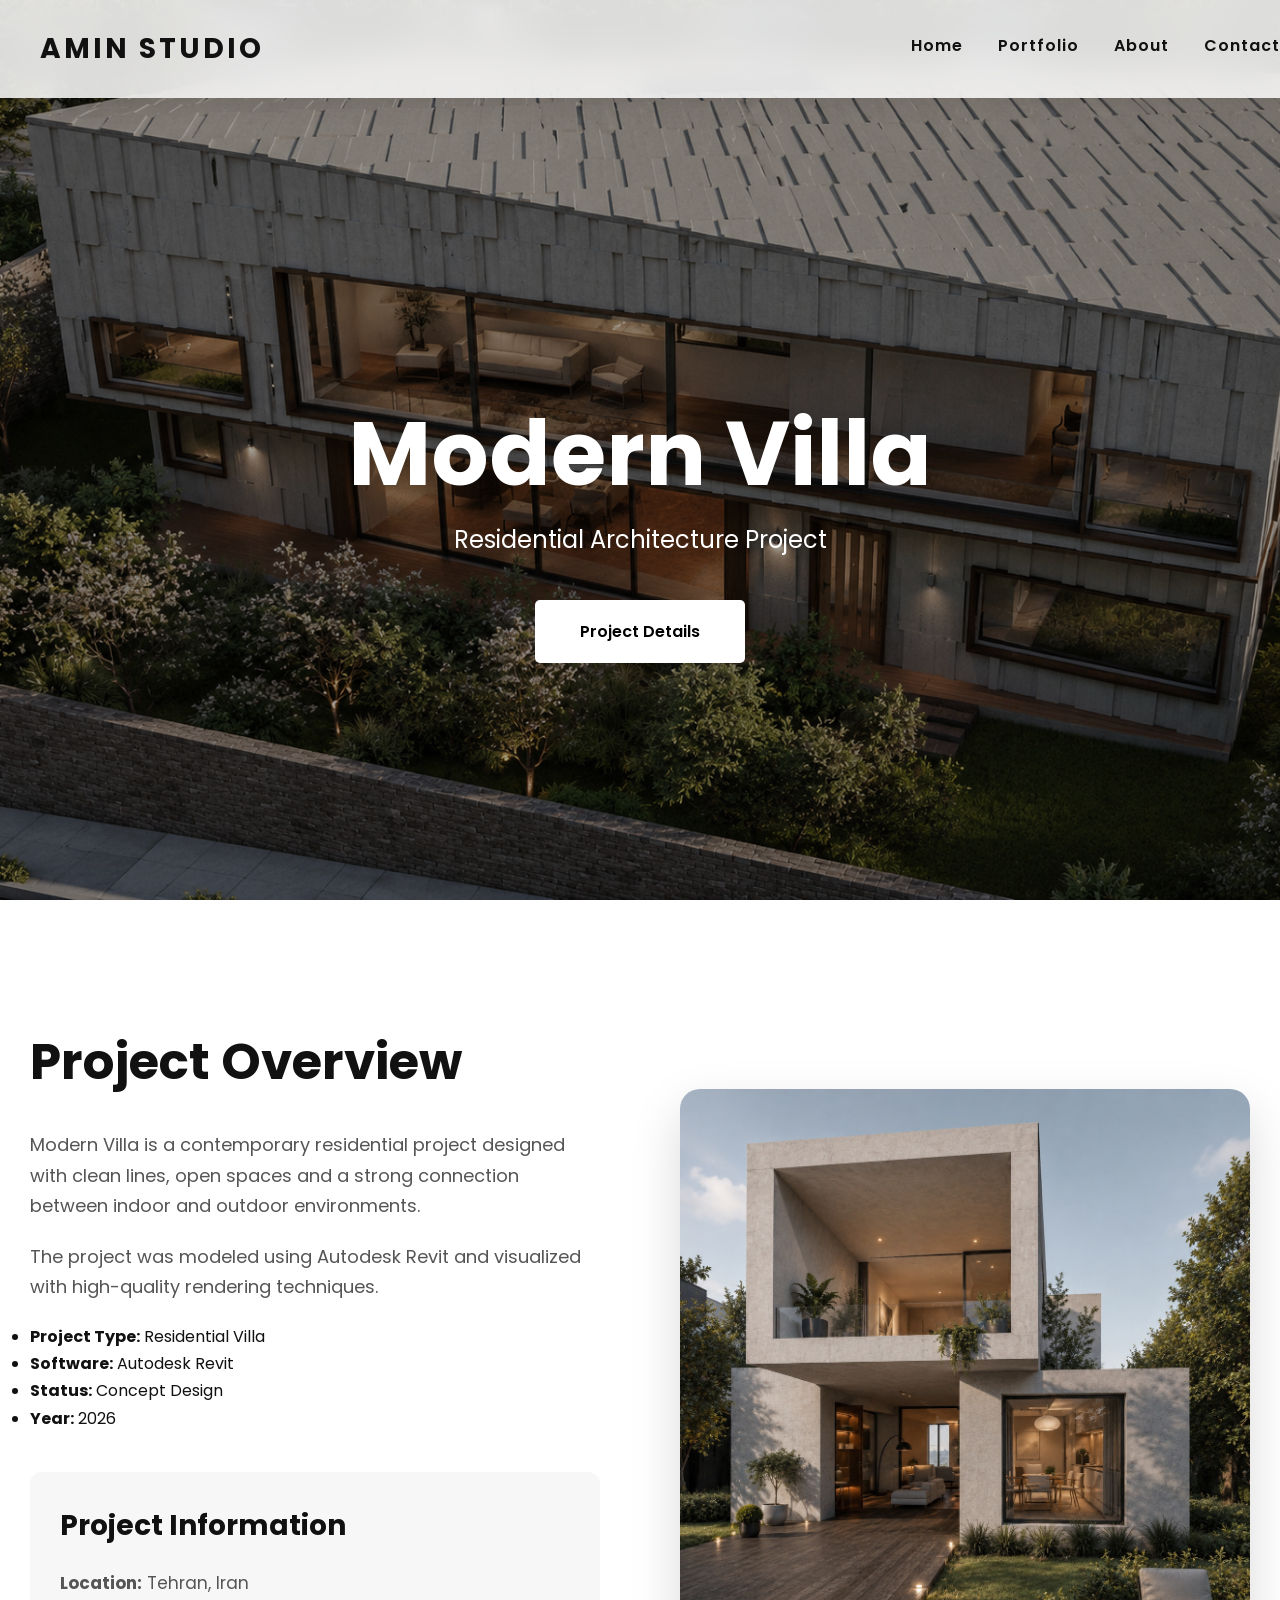
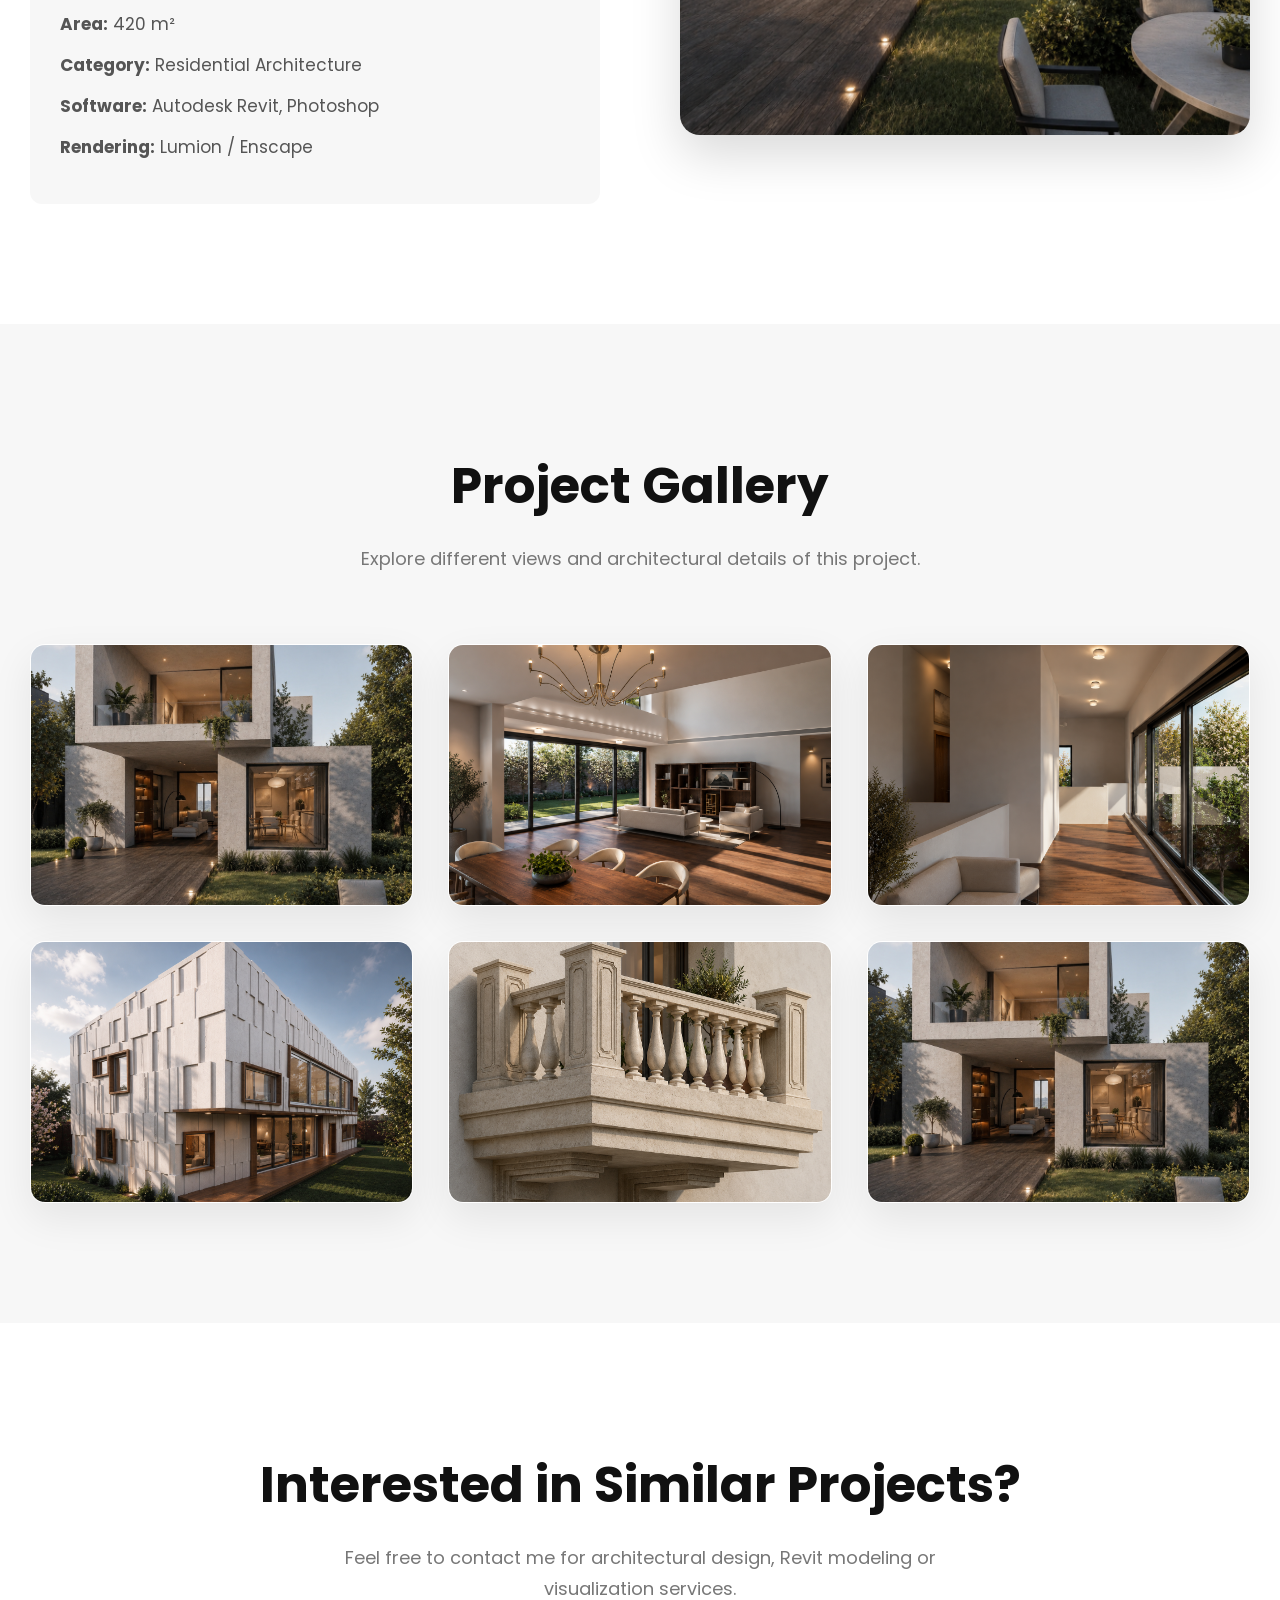
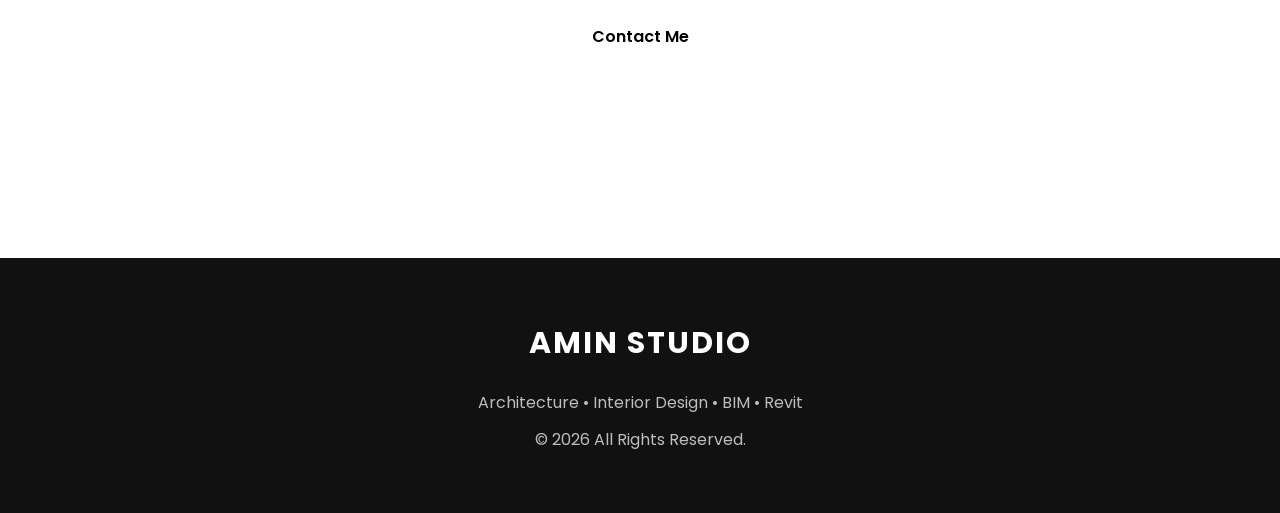
==== project1.html @ f222e838 "First website version" ====
<!DOCTYPE html>
<html lang="en">

<head>

<meta charset="UTF-8">
<meta name="viewport" content="width=device-width, initial-scale=1.0">

<title>Modern Villa | AMIN STUDIO</title>

<link rel="preconnect" href="https://fonts.googleapis.com">
<link rel="preconnect" href="https://fonts.gstatic.com" crossorigin>

<link href="https://fonts.googleapis.com/css2?family=Poppins:wght@300;400;500;600;700;800&display=swap" rel="stylesheet">

<link rel="stylesheet" href="style.css">

</head>

<body>

<header>

<div class="container">

<div class="logo">

AMIN STUDIO

</div>

<nav>

<a href="index.html">Home</a>
<a href="index.html#portfolio">Portfolio</a>
<a href="index.html#about">About</a>
<a href="index.html#contact">Contact</a>

</nav>

</div>

</header>

<section class="hero">

<div class="overlay">

<div class="hero-content">

<h1>Modern Villa</h1>

<p>
Residential Architecture Project
</p>

<a href="#details" class="btn">
Project Details
</a>

</div>

</div>

</section>

<section class="about" id="details">

<div class="container about-grid">

<div class="about-text">

<h2>Project Overview</h2>

<p>
Modern Villa is a contemporary residential project designed with clean lines,
open spaces and a strong connection between indoor and outdoor environments.
</p>

<p>
The project was modeled using Autodesk Revit and visualized with high-quality rendering techniques.
</p>

<ul>

<li><strong>Project Type:</strong> Residential Villa</li>

<li><strong>Software:</strong> Autodesk Revit</li>

<li><strong>Status:</strong> Concept Design</li>

<li><strong>Year:</strong> 2026</li>

</ul>

<div class="project-details">

<h3>Project Information</h3>

<p><strong>Location:</strong> Tehran, Iran</p>

<p><strong>Area:</strong> 420 m²</p>

<p><strong>Category:</strong> Residential Architecture</p>

<p><strong>Software:</strong> Autodesk Revit, Photoshop</p>

<p><strong>Rendering:</strong> Lumion / Enscape</p>

</div>

</div>

<div class="about-image">

<img src="images/project1.jpg" alt="Modern Villa">

</div>

</div>

</section>

<section class="portfolio">

<div class="container">

<div class="section-title">

<h2>Project Gallery</h2>

<p>
Explore different views and architectural details of this project.
</p>

</div>

<div class="portfolio-grid">

<div class="project-card">
<img src="images/project1.jpg" alt="Gallery 1">
</div>

<div class="project-card">
<img src="images/project2.jpg" alt="Gallery 2">
</div>

<div class="project-card">
<img src="images/project3.jpg" alt="Gallery 3">
</div>

<div class="project-card">
<img src="images/project4.jpg" alt="Gallery 4">
</div>

<div class="project-card">
<img src="images/project5.jpg" alt="Gallery 5">
</div>

<div class="project-card">
<img src="images/project1.jpg" alt="Gallery 6">
</div>

</div>

</div>

</section>

<section class="contact">

<div class="container">

<div class="section-title">

<h2>Interested in Similar Projects?</h2>

<p>
Feel free to contact me for architectural design,
Revit modeling or visualization services.
</p>

<a href="index.html#contact" class="btn">

Contact Me

</a>

</div>

</div>

</section>

<footer>

<div class="container">

<h3>AMIN STUDIO</h3>

<p>Architecture • Interior Design • BIM • Revit</p>

<p>© 2026 All Rights Reserved.</p>

</div>

</footer>

<script src="script.js"></script>

</body>

</html>
---- style.css ----
/* ===========================
   AMIN STUDIO
   Version 1.0
=========================== */

*{
margin:0;
padding:0;
box-sizing:border-box;
scroll-behavior:smooth;
}

body{

font-family:'Poppins',sans-serif;

background:#ffffff;

color:#111;

line-height:1.7;

overflow-x:hidden;

}

html,
body{
width:100%;
overflow-x:hidden;
}

section{
width:100%;
}

img{

width:100%;

display:block;

}

.container{
width:100%;
max-width:1400px;
margin:auto;
padding:0 30px;
}

/*================ HEADER ================*/

header{

position:fixed;

top:0;

left:0;

width:100%;

background:rgba(255,255,255,.85);

backdrop-filter:blur(15px);

box-shadow:0 5px 25px rgba(0,0,0,.08);

z-index:999;

transition:all .35s ease;

}

header .container{

display:flex;

justify-content:space-between;

align-items:center;

padding:25px 0;

}

.logo{

transform:translatex(40px);

font-size:28px;

font-weight:700;

letter-spacing:3px;

}

nav{

display:flex;

gap:35px;

}

nav a{

position:relative;

text-decoration:none;

color:#111;

font-weight:600;

letter-spacing:1px;

padding-bottom:6px;

transition:.35s;

}

nav a::after{

content:"";

position:absolute;

left:0;

bottom:0;

width:0;

height:2px;

background:#7d8b6d;

transition:.35s;

}

nav a:hover{

color:#7d8b6d;

}

nav a:hover::after{

width:100%;

}

nav a:hover{

color:#7d8b6d;

}

/*================ HERO ================*/

.hero{

height:100vh;

background:url("images/hero.jpg") center center/cover no-repeat;

position:relative;

overflow:hidden;

}

.overlay{
position:absolute;
top:0;
left:0;
width:100%;
height:100%;

background:rgba(0,0,0,.35);

display:flex;
justify-content:center;
align-items:center;

padding-top:90px;
}

.hero-content{

transform:translateY(40px);

max-width:900px;

padding:40px;

text-align:center;

color:white;

}

.hero-content h1{

font-size:clamp(60px,7vw,95px);

line-height:1.05;

margin-bottom:20px;

}

.hero-content p{

font-size:24px;

max-width:800px;

margin:0 auto 40px;

line-height:1.6;

}

.btn{

display:inline-block;

padding:18px 45px;

background:white;

color:black;

text-decoration:none;

font-weight:600;

transition:.3s;

border-radius:5px;

}

.btn:hover{

background:#111;

color:white;

}

/*================ SECTION TITLE ================*/

.section-title{

text-align:center;

margin-bottom:70px;

}

.section-title h2{

font-size:50px;

margin-bottom:15px;

font-weight:700;

}

.section-title p{

font-size:18px;

color:#777;

max-width:700px;

margin:auto;

}

/*================ PORTFOLIO ================*/

.portfolio{

padding:120px 0;

background:#f7f7f7;

}

.portfolio-grid{

display:grid;

grid-template-columns:repeat(3,1fr);

gap:35px;

}

.project-card{

background:white;

border-radius:15px;

overflow:hidden;

box-shadow:0 15px 40px rgba(0,0,0,.08);

transition:.4s;

cursor:pointer;

}

.project-card:hover{

transform:translateY(-12px);

box-shadow:0 25px 50px rgba(0,0,0,.15);

}

.project-card img{

height:260px;

object-fit:cover;

transition:.5s;

}

.project-card:hover img{

transform:scale(1.08);

}

.project-info{

position:absolute;

left:0;

bottom:0;

width:100%;

padding:30px;

background:linear-gradient(
to top,
rgba(0,0,0,.88),
rgba(0,0,0,.15)
);

color:white;

transform:translateY(100%);

transition:.45s;

}

.project-card:hover .project-info{

transform:translateY(0);

}

.project-info h3{

font-size:24px;

margin-bottom:10px;

}

.project-info p{

color:#777;

font-size:16px;

}

.project-info .btn{

margin-top:18px;

display:inline-block;

padding:12px 28px;

font-size:15px;

background:white;

color:#111;

border-radius:6px;

transition:.3s;

}

.project-info .btn:hover{

background:#7d8b6d;

color:white;

}

/*================ ABOUT ================*/

.about{

padding:120px 0;

}

.about-grid{

display:grid;

grid-template-columns:1fr 1fr;

gap:80px;

align-items:center;

}

.about-text h2{

font-size:50px;

margin-bottom:25px;

}

.about-text p{

margin-bottom:20px;

font-size:18px;

color:#555;

}

.about-image img{

border-radius:20px;

box-shadow:0 20px 50px rgba(0,0,0,.15);

}

/*================ SERVICES ================*/

.services{

padding:120px 0;

background:#111;

color:white;

}

.services-grid{

display:grid;

grid-template-columns:repeat(2,1fr);

gap:35px;

margin-top:60px;

}

.service-box{

background:#1d1d1d;

padding:45px;

border-radius:15px;

transition:.4s;

border:1px solid transparent;

}

.service-box:hover{

transform:translateY(-10px);

border-color:#8b9b7a;

}

.service-box h3{

font-size:28px;

margin-bottom:18px;

}

.service-box p{

color:#bfbfbf;

line-height:1.8;

}

/*================ CONTACT ================*/

.contact{

padding:120px 0;

background:white;

}

.contact form{

max-width:850px;

margin:auto;

display:flex;

flex-direction:column;

gap:25px;

}

.contact input,

.contact textarea{

padding:20px;

font-size:17px;

border:1px solid #ddd;

border-radius:8px;

font-family:Poppins,sans-serif;

outline:none;

transition:.3s;

}

.contact input:focus,

.contact textarea:focus{

border-color:#8b9b7a;

}

.contact textarea{

height:220px;

resize:none;

}

.contact button{

padding:18px;

background:#111;

color:white;

border:none;

font-size:18px;

cursor:pointer;

border-radius:8px;

transition:.3s;

}

.contact button:hover{

background:#8b9b7a;

}

/*================ FOOTER ================*/

footer{

background:#111;

color:white;

padding:60px 0;

text-align:center;

}

footer h3{

font-size:30px;

margin-bottom:20px;

letter-spacing:2px;

}

footer p{

color:#bdbdbd;

margin-top:10px;

}

/*================ RESPONSIVE ================*/

@media(max-width:1100px){

.hero-content h1{

font-size:65px;

line-height:75px;

}

.portfolio-grid{

grid-template-columns:repeat(2,1fr);

}

.about-grid{

grid-template-columns:1fr;

}

.services-grid{

grid-template-columns:1fr;

}

}

@media(max-width:768px){

header .container{

flex-direction:column;

gap:20px;

}

nav{

flex-wrap:wrap;

justify-content:center;

gap:18px;

}

.hero-content h1{

font-size:45px;

line-height:55px;

}

.hero-content p{

font-size:18px;

}

.section-title h2{

font-size:38px;

}

.portfolio-grid{

grid-template-columns:1fr;

}

.logo{

font-size:24px;

}

}

@media(max-width:500px){

.hero-content h1{

font-size:34px;

line-height:42px;

}

.hero-content p{

font-size:16px;

}

.btn{

padding:15px 30px;

}

.contact input,

.contact textarea{

padding:15px;

}

}

/* ===== Portfolio Hover Effect ===== */

.project-card{

position:relative;

background:white;

border-radius:15px;

overflow:hidden;

box-shadow:0 15px 40px rgba(0,0,0,.08);

transition:.4s;

cursor:pointer;

}

.project-card img{

width:100%;

height:260px;

object-fit:cover;

transition:.5s;

}

.project-card:hover img{

transform:scale(1.1);

}

.project-info{

position:absolute;

left:0;

bottom:-100%;

width:100%;

padding:35px;

background:linear-gradient(
to top,
rgba(0,0,0,.92),
rgba(0,0,0,.25)
);

color:white;

transition:.45s;

display:flex;

flex-direction:column;

justify-content:flex-end;

height:100%;

}

.project-card:hover .project-info{

bottom:0;

}

.project-info h3{

font-size:28px;

font-weight:600;

margin-bottom:10px;

letter-spacing:1px;

}

.project-info p{

color:#e5e5e5;

margin-bottom:20px;

font-size:16px;

}

/*============== STATS ==============*/

.stats{

background:#f5f5f5;

padding:100px 0;

}

.stats-grid{

display:grid;

grid-template-columns:repeat(4,1fr);

gap:30px;

text-align:center;

}

.stat-box{

background:white;

padding:40px;

border-radius:15px;

box-shadow:0 10px 30px rgba(0,0,0,.08);

transition:.3s;

}

.stat-box:hover{

transform:translateY(-10px);

}

.stat-box h2{

font-size:55px;

color:#7d8b6d;

margin-bottom:15px;

}

.stat-box p{

font-size:18px;

}

/*========= Scroll Animation =========*/

.hidden{

opacity:0;

transform:translateY(80px);

transition:all .8s ease;

}

.show{

opacity:1;

transform:translateY(0);

}

/*================ HERO ANIMATION ================*/

.hero{

animation:heroZoom 12s ease-in-out infinite alternate;

}

@keyframes heroZoom{

0%{

background-size:100%;

}

100%{

background-size:110%;

}

}

.hero-content h1{

opacity:0;

animation:fadeUp 1s ease forwards;

animation-delay:.3s;

}

.hero-content p{

opacity:0;

animation:fadeUp 1s ease forwards;

animation-delay:.8s;

}

.hero-content .btn{

opacity:0;

animation:fadeUp 1s ease forwards;

animation-delay:1.3s;

}

@keyframes fadeUp{

from{

opacity:0;

transform:translateY(40px);

}

to{

opacity:1;

transform:translateY(0);

}

}

/*================ SCROLL DOWN ================*/

.scroll-down{

margin-top:60px;

font-size:40px;

color:white;

animation:float 2s ease infinite;

}

@keyframes float{

0%{

transform:translateY(0);

}

50%{

transform:translateY(15px);

}

100%{

transform:translateY(0);

}

}

/*========== MOBILE MENU ==========*/

.menu-toggle{

display:none;

flex-direction:column;

cursor:pointer;

gap:6px;

}

.menu-toggle span{

width:30px;

height:3px;

background:#111;

transition:.3s;

}

@media(max-width:768px){

.hero{

height:100svh;

background-attachment:scroll;

}

.menu-toggle{

display:flex;

}

nav{

display:none;

position:absolute;

top:90px;

left:0;

width:100%;

background:white;

padding:30px 0;

flex-direction:column;

align-items:center;

box-shadow:0 10px 30px rgba(0,0,0,.1);

}

nav.active{

display:flex;

}

.contact-info{

flex-direction:column;

align-items:center;

gap:18px;

}

}

.project-card{

border:1px solid rgba(255,255,255,.05);

}

.project-card:hover{

box-shadow:0 30px 60px rgba(0,0,0,.18);

}

/*========== Header Scroll Effect ==========*/

header.scrolled{

padding:0;

background:rgba(255,255,255,.96);

box-shadow:0 12px 30px rgba(0,0,0,.12);

}

header.scrolled .container{

padding:16px 0;

}

header.scrolled .logo{

font-size:24px;

}

header.scrolled nav a{

font-size:15px;

}

/*========== Skills ==========*/

.skills{
margin:40px 0;
}

.skill{
margin-bottom:25px;
}

.skill span{
display:block;
margin-bottom:8px;
font-weight:600;
font-size:16px;
}

.skill-bar{
width:100%;
height:10px;
background:#e8e8e8;
border-radius:20px;
overflow:hidden;
}

.skill-fill{
height:100%;
background:#7d8b6d;
border-radius:20px;
transition:width 1.2s ease;
}

/*=========== PROJECT PAGE ===========*/

.project-details{

margin-top:40px;

padding:30px;

background:#f7f7f7;

border-radius:12px;

}

.project-details h3{

margin-bottom:20px;

font-size:28px;

}

.project-details p{

margin-bottom:12px;

font-size:17px;

color:#555;

}

.contact-info{

text-align:center;

margin-bottom:40px;

}

.contact-info p{

font-size:18px;

margin-bottom:12px;

color:#555;

}

.contact-info strong{

color:#111;

}

/*========== Contact Info ==========*/

.contact-info{

display:flex;

justify-content:center;

gap:40px;

flex-wrap:wrap;

margin-bottom:45px;

}

.info-item{

display:flex;

align-items:center;

gap:12px;

font-size:18px;

color:#555;

}

.info-item i{

font-size:22px;

color:#7d8b6d;

}

/*========== Social Links ==========*/

.social-links{

display:flex;

justify-content:center;

gap:22px;

margin:30px 0;

}

.social-links a{

width:50px;

height:50px;

display:flex;

align-items:center;

justify-content:center;

border-radius:50%;

background:#222;

color:white;

font-size:22px;

text-decoration:none;

transition:.3s;

}

.social-links a:hover{

background:#7d8b6d;

transform:translateY(-6px);

}

/*========== LOADER ==========*/

#loader{

position:fixed;

top:0;

left:0;

width:100%;

height:100%;

background:#111;

display:flex;

justify-content:center;

align-items:center;

z-index:99999;

transition:opacity .8s ease, visibility .8s;

}

.loader-logo{

color:white;

font-size:42px;

font-weight:700;

letter-spacing:8px;

animation:pulse 1.5s infinite;

}

#loader.hide{

opacity:0;

visibility:hidden;

}

@keyframes pulse{

0%{

opacity:.4;

transform:scale(.96);

}

50%{

opacity:1;

transform:scale(1);

}

100%{

opacity:.4;

transform:scale(.96);

}

}
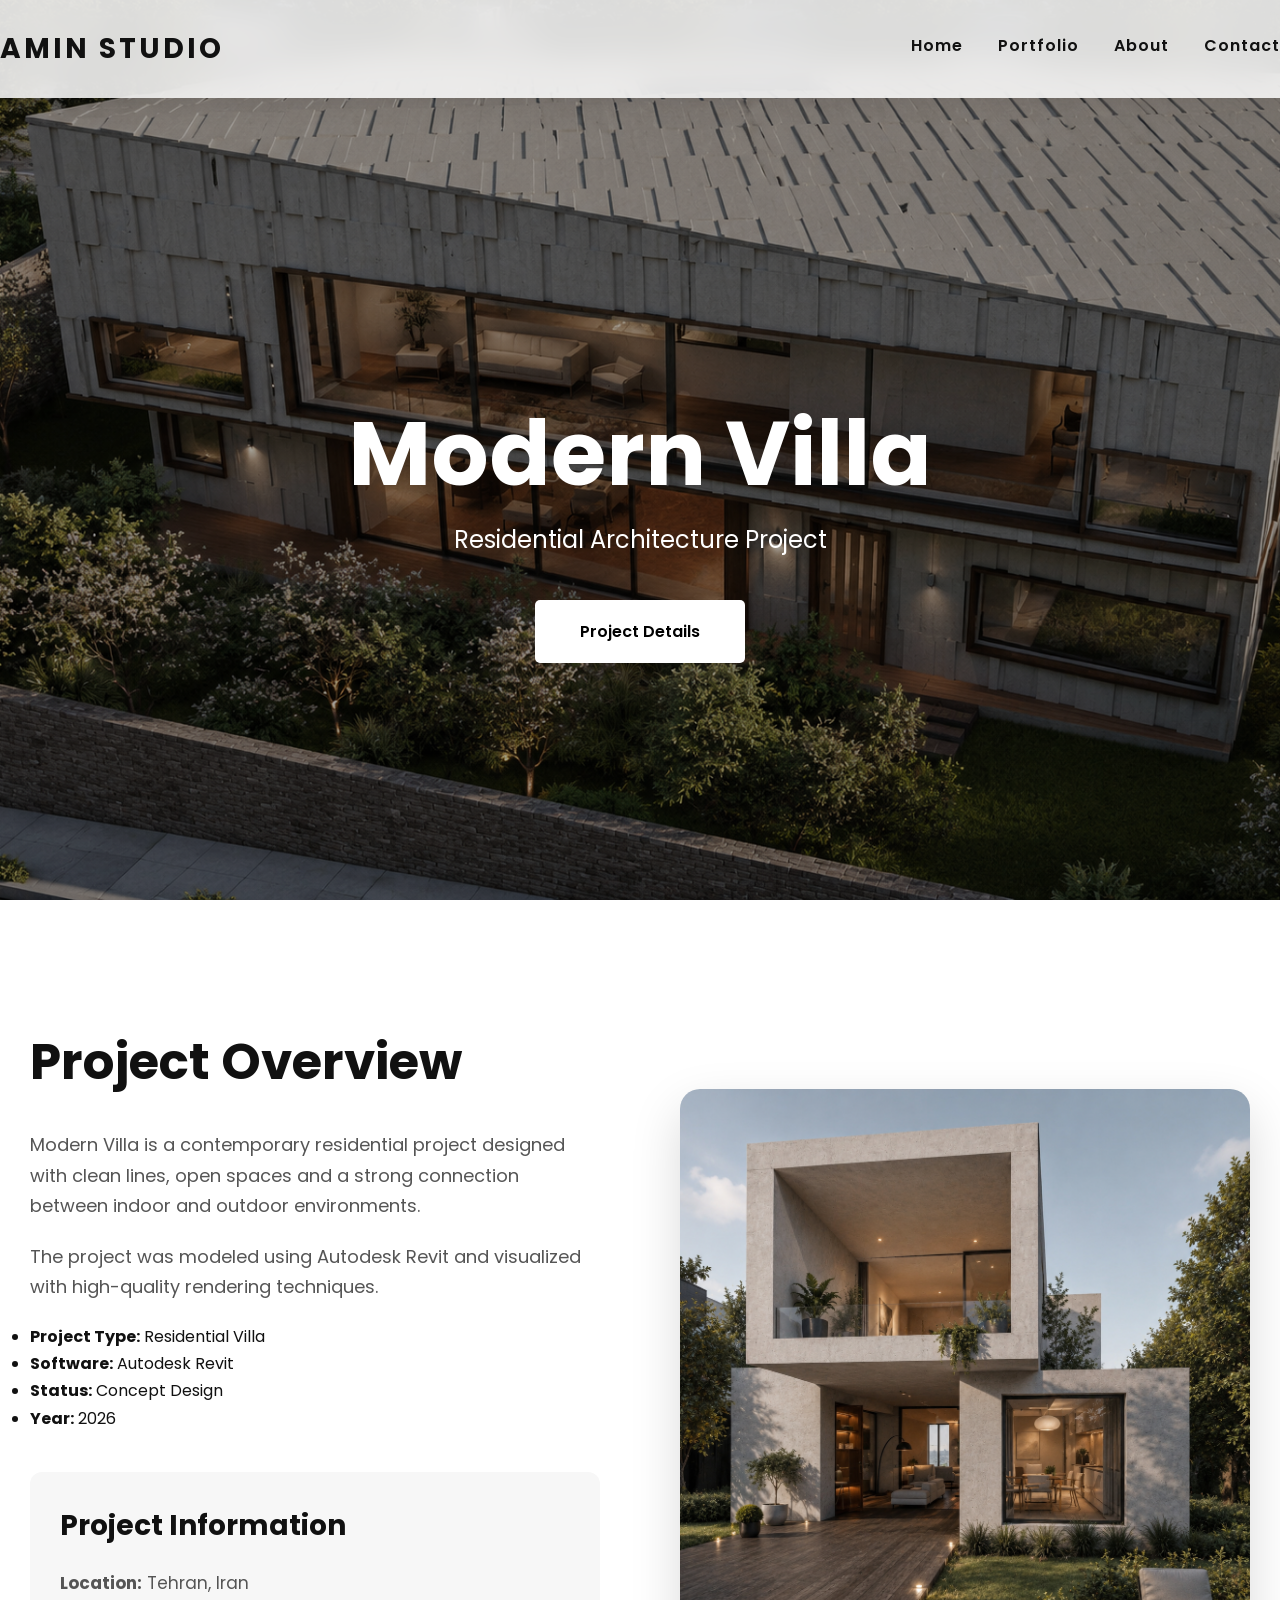
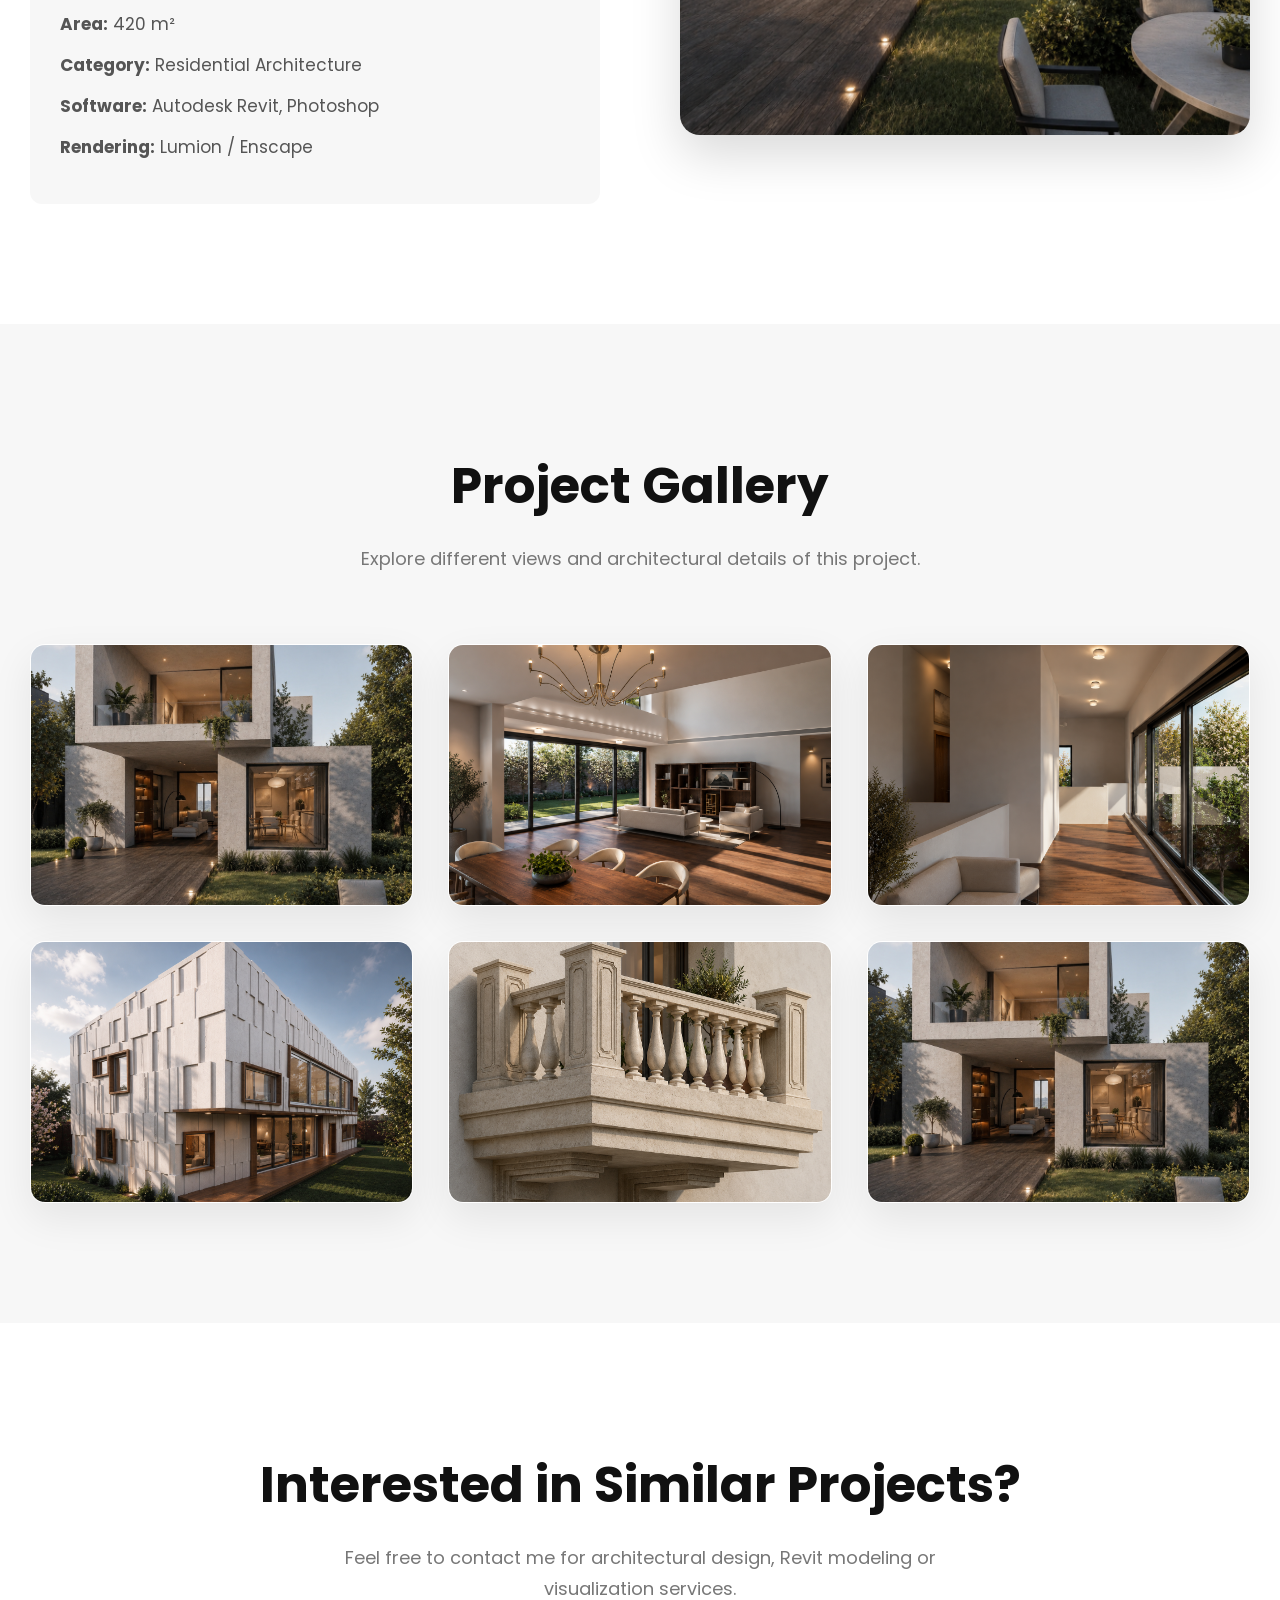
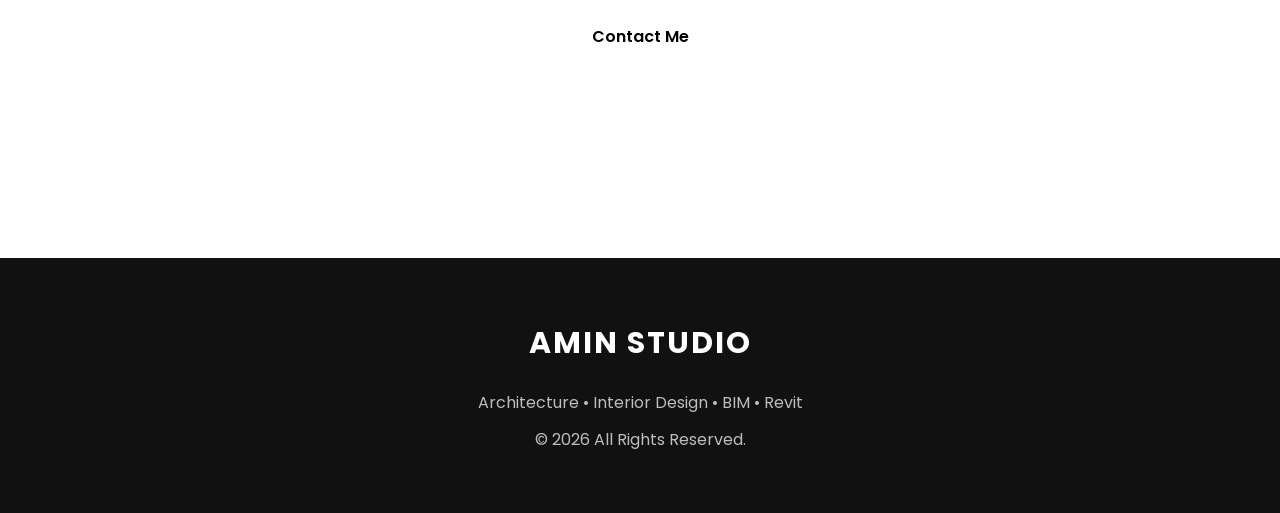
==== commit b9ac1dd6: "Update website" ====
--- a/project1.html
+++ b/project1.html
@@ -48,13 +48,13 @@
 
 <div class="hero-content">
 
-<h1>Modern Villa</h1>
-
-<p>
+<h1 id="project-page-title">Modern Villa</h1>
+
+<p id="project-page-subtitle">
 Residential Architecture Project
 </p>
 
-<a href="#details" class="btn">
+<a href="#details" class="btn" id="project-page-btn">
 Project Details
 </a>
 
@@ -70,14 +70,14 @@
 
 <div class="about-text">
 
-<h2>Project Overview</h2>
-
-<p>
+<h2 id="overview-title">Project Overview</h2>
+
+<p id="overview-text1">
 Modern Villa is a contemporary residential project designed with clean lines,
 open spaces and a strong connection between indoor and outdoor environments.
 </p>
 
-<p>
+<p id="overview-text2">
 The project was modeled using Autodesk Revit and visualized with high-quality rendering techniques.
 </p>
 
@@ -127,9 +127,9 @@
 
 <div class="section-title">
 
-<h2>Project Gallery</h2>
-
-<p>
+<h2 id="gallery-title">Project Gallery</h2>
+
+<p id="gallery-text">
 Explore different views and architectural details of this project.
 </p>
 
@@ -173,17 +173,17 @@
 
 <div class="section-title">
 
-<h2>Interested in Similar Projects?</h2>
-
-<p>
+<h2 id="contact-project-title">
+Interested in Similar Projects?
+</h2>
+
+<p id="contact-project-text">
 Feel free to contact me for architectural design,
 Revit modeling or visualization services.
 </p>
 
-<a href="index.html#contact" class="btn">
-
+<a href="index.html#contact" class="btn" id="contact-project-btn">
 Contact Me
-
 </a>
 
 </div>
--- a/style.css
+++ b/style.css
@@ -87,8 +87,6 @@
 
 .logo{
 
-transform:translatex(40px);
-
 font-size:28px;
 
 font-weight:700;
@@ -397,297 +395,316 @@
 
 .project-info .btn{
 
+display:flex;
+justify-content:center;
+align-items:center;
+
+width:100%;
+height:52px;
+
 margin-top:18px;
 
-display:inline-block;
-
-padding:12px 28px;
+padding:0;
 
 font-size:15px;
+font-weight:600;
 
 background:white;
-
 color:#111;
 
-border-radius:6px;
+border-radius:8px;
+
+text-align:center;
+
+line-height:1.4;
+
+white-space:normal;
+
+}
+
+.project-info .btn:hover{
+
+background:#7d8b6d;
+
+color:white;
+
+}
+
+/*================ ABOUT ================*/
+
+.about{
+
+padding:120px 0;
+
+}
+
+.about-grid{
+
+display:grid;
+
+grid-template-columns:1fr 1fr;
+
+gap:80px;
+
+align-items:center;
+
+}
+
+.about-text h2{
+
+font-size:50px;
+
+margin-bottom:25px;
+
+}
+
+.about-text p{
+
+margin-bottom:20px;
+
+font-size:18px;
+
+color:#555;
+
+}
+
+.about-image img{
+
+border-radius:20px;
+
+box-shadow:0 20px 50px rgba(0,0,0,.15);
+
+}
+
+/*================ SERVICES ================*/
+
+.services{
+
+padding:120px 0;
+
+background:#111;
+
+color:white;
+
+}
+
+.services-grid{
+
+display:grid;
+
+grid-template-columns:repeat(2,1fr);
+
+gap:35px;
+
+margin-top:60px;
+
+}
+
+.service-box{
+
+background:#1d1d1d;
+
+padding:45px;
+
+border-radius:15px;
+
+transition:.4s;
+
+border:1px solid transparent;
+
+}
+
+.service-box:hover{
+
+transform:translateY(-10px);
+
+border-color:#8b9b7a;
+
+}
+
+.service-box h3{
+
+font-size:28px;
+
+margin-bottom:18px;
+
+}
+
+.service-box p{
+
+color:#bfbfbf;
+
+line-height:1.8;
+
+}
+
+/*================ CONTACT ================*/
+
+.contact{
+
+padding:120px 0;
+
+background:white;
+
+}
+
+.contact form{
+
+max-width:850px;
+
+margin:auto;
+
+display:flex;
+
+flex-direction:column;
+
+gap:25px;
+
+}
+
+.contact input,
+
+.contact textarea{
+
+padding:20px;
+
+font-size:17px;
+
+border:1px solid #ddd;
+
+border-radius:8px;
+
+font-family:Poppins,sans-serif;
+
+outline:none;
 
 transition:.3s;
 
 }
 
-.project-info .btn:hover{
-
-background:#7d8b6d;
+.contact input:focus,
+
+.contact textarea:focus{
+
+border-color:#8b9b7a;
+
+}
+
+.contact textarea{
+
+height:220px;
+
+resize:none;
+
+}
+
+.contact button{
+
+padding:18px;
+
+background:#111;
 
 color:white;
 
-}
-
-/*================ ABOUT ================*/
-
-.about{
-
-padding:120px 0;
+border:none;
+
+font-size:18px;
+
+cursor:pointer;
+
+border-radius:8px;
+
+transition:.3s;
+
+}
+
+.contact button:hover{
+
+background:#8b9b7a;
+
+}
+
+/*================ FOOTER ================*/
+
+footer{
+
+background:#111;
+
+color:white;
+
+padding:60px 0;
+
+text-align:center;
+
+}
+
+footer h3{
+
+font-size:30px;
+
+margin-bottom:20px;
+
+letter-spacing:2px;
+
+}
+
+footer p{
+
+color:#bdbdbd;
+
+margin-top:10px;
+
+}
+
+/*================ RESPONSIVE ================*/
+
+@media(max-width:1100px){
+
+.hero-content h1{
+
+font-size:65px;
+
+line-height:75px;
+
+}
+
+.portfolio-grid{
+
+grid-template-columns:repeat(2,1fr);
 
 }
 
 .about-grid{
 
-display:grid;
-
-grid-template-columns:1fr 1fr;
-
-gap:80px;
-
-align-items:center;
-
-}
-
-.about-text h2{
-
-font-size:50px;
-
-margin-bottom:25px;
-
-}
-
-.about-text p{
-
-margin-bottom:20px;
-
-font-size:18px;
-
-color:#555;
-
-}
-
-.about-image img{
-
-border-radius:20px;
-
-box-shadow:0 20px 50px rgba(0,0,0,.15);
-
-}
-
-/*================ SERVICES ================*/
-
-.services{
-
-padding:120px 0;
-
-background:#111;
-
-color:white;
+grid-template-columns:1fr;
 
 }
 
 .services-grid{
 
-display:grid;
-
-grid-template-columns:repeat(2,1fr);
-
-gap:35px;
-
-margin-top:60px;
-
-}
-
-.service-box{
-
-background:#1d1d1d;
-
-padding:45px;
-
-border-radius:15px;
-
-transition:.4s;
-
-border:1px solid transparent;
-
-}
-
-.service-box:hover{
-
-transform:translateY(-10px);
-
-border-color:#8b9b7a;
-
-}
-
-.service-box h3{
-
-font-size:28px;
-
-margin-bottom:18px;
-
-}
-
-.service-box p{
-
-color:#bfbfbf;
-
-line-height:1.8;
-
-}
-
-/*================ CONTACT ================*/
-
-.contact{
-
-padding:120px 0;
-
-background:white;
-
-}
-
-.contact form{
-
-max-width:850px;
-
-margin:auto;
-
-display:flex;
+grid-template-columns:1fr;
+
+}
+
+}
+
+@media(max-width:768px){
+
+header .container{
 
 flex-direction:column;
 
-gap:25px;
-
-}
-
-.contact input,
-
-.contact textarea{
-
-padding:20px;
-
-font-size:17px;
-
-border:1px solid #ddd;
-
-border-radius:8px;
-
-font-family:Poppins,sans-serif;
-
-outline:none;
-
-transition:.3s;
-
-}
-
-.contact input:focus,
-
-.contact textarea:focus{
-
-border-color:#8b9b7a;
-
-}
-
-.contact textarea{
-
-height:220px;
-
-resize:none;
-
-}
-
-.contact button{
-
-padding:18px;
-
-background:#111;
-
-color:white;
-
-border:none;
-
-font-size:18px;
-
-cursor:pointer;
-
-border-radius:8px;
-
-transition:.3s;
-
-}
-
-.contact button:hover{
-
-background:#8b9b7a;
-
-}
-
-/*================ FOOTER ================*/
-
-footer{
-
-background:#111;
-
-color:white;
-
-padding:60px 0;
+gap:20px;
+
+}
+
+.logo{
+
+width:100%;
 
 text-align:center;
 
-}
-
-footer h3{
-
-font-size:30px;
-
-margin-bottom:20px;
-
-letter-spacing:2px;
-
-}
-
-footer p{
-
-color:#bdbdbd;
-
-margin-top:10px;
-
-}
-
-/*================ RESPONSIVE ================*/
-
-@media(max-width:1100px){
-
-.hero-content h1{
-
-font-size:65px;
-
-line-height:75px;
-
-}
-
-.portfolio-grid{
-
-grid-template-columns:repeat(2,1fr);
-
-}
-
-.about-grid{
-
-grid-template-columns:1fr;
-
-}
-
-.services-grid{
-
-grid-template-columns:1fr;
-
-}
-
-}
-
-@media(max-width:768px){
-
-header .container{
-
-flex-direction:column;
-
-gap:20px;
+margin:0 auto;
 
 }
 
@@ -831,7 +848,7 @@
 
 flex-direction:column;
 
-justify-content:flex-end;
+justify-content:center;
 
 height:100%;
 
@@ -1080,6 +1097,30 @@
 }
 
 @media(max-width:768px){
+
+.stats-grid{
+
+display:grid;
+
+grid-template-columns:1fr;
+
+gap:18px;
+
+padding:0 20px;
+
+}
+
+.logo{
+
+width:100%;
+
+text-align:center;
+
+font-size:24px;
+
+margin:0 auto;
+
+}
 
 .hero{
 
@@ -1429,4 +1470,122 @@
 
 }
 
+}
+
+.logo{
+
+font-size:28px;
+
+font-weight:700;
+
+letter-spacing:3px;
+
+}
+
+@media (max-width:768px){
+
+header .container{
+
+display:flex;
+
+flex-direction:column;
+
+align-items:center;
+
+justify-content:center;
+
+}
+
+.logo{
+
+width:100%;
+
+margin:0;
+
+padding:0;
+
+text-align:center;
+
+}
+
+}
+
+@media (max-width:768px){
+
+.stat-box{
+
+padding:25px 20px;
+
+}
+
+.stat-box h2{
+
+font-size:40px;
+
+}
+
+.stat-box p{
+
+font-size:16px;
+
+}
+
+}
+
+/* ===== Language Button ===== */
+
+.lang-btn{
+
+background:#111;
+
+color:#fff;
+
+border:none;
+
+padding:10px 18px;
+
+border-radius:6px;
+
+cursor:pointer;
+
+font-size:15px;
+
+font-weight:600;
+
+transition:.3s;
+
+}
+
+.lang-btn:hover{
+
+background:#7d8b6d;
+
+}
+
+@media(max-width:768px){
+
+.lang-btn{
+
+margin-top:15px;
+
+}
+
+}
+
+#view-btn1,
+#view-btn2,
+#view-btn3,
+#view-btn4,
+#view-btn5,
+#view-btn6{
+    display:flex;
+    justify-content:center;
+    align-items:center;
+    width:100%;
+    min-height:48px;
+    text-align:center;
+    white-space:normal;
+    word-break:break-word;
+    line-height:1.4;
+    padding:10px;
 }
